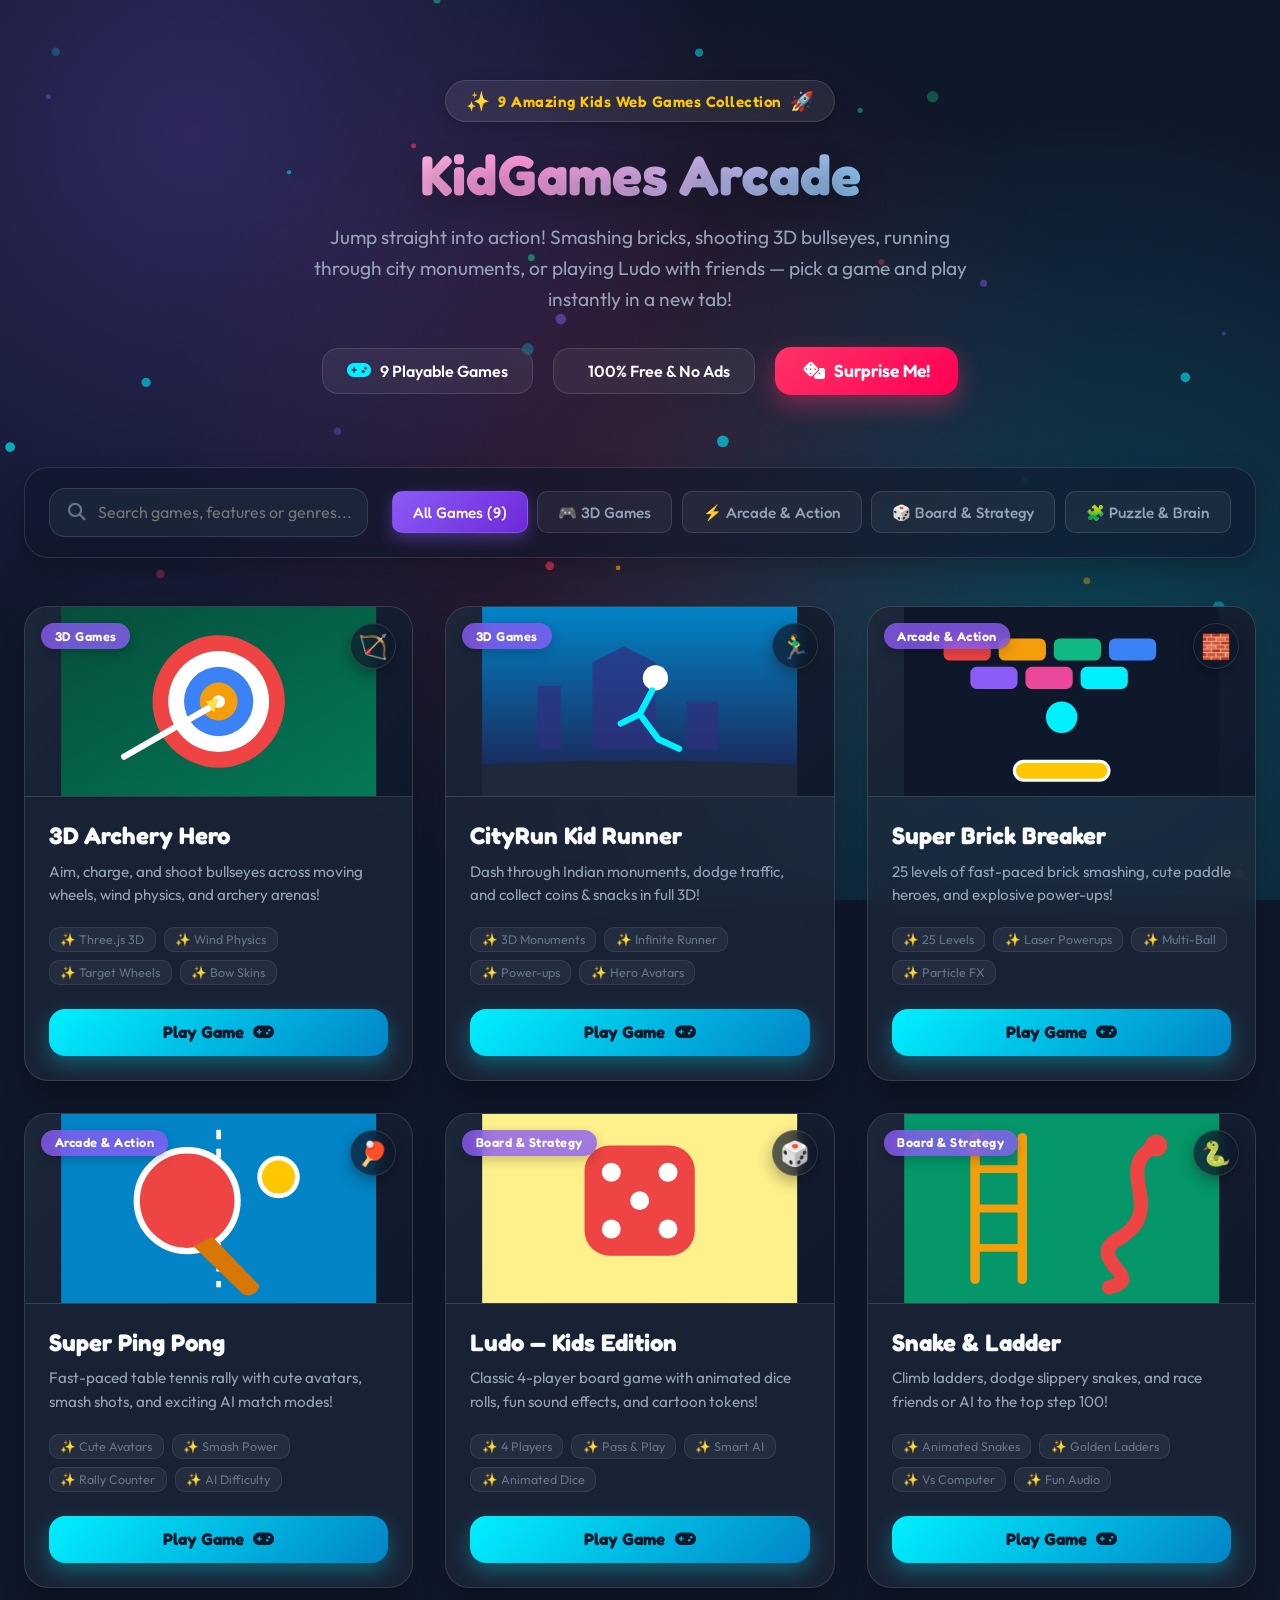
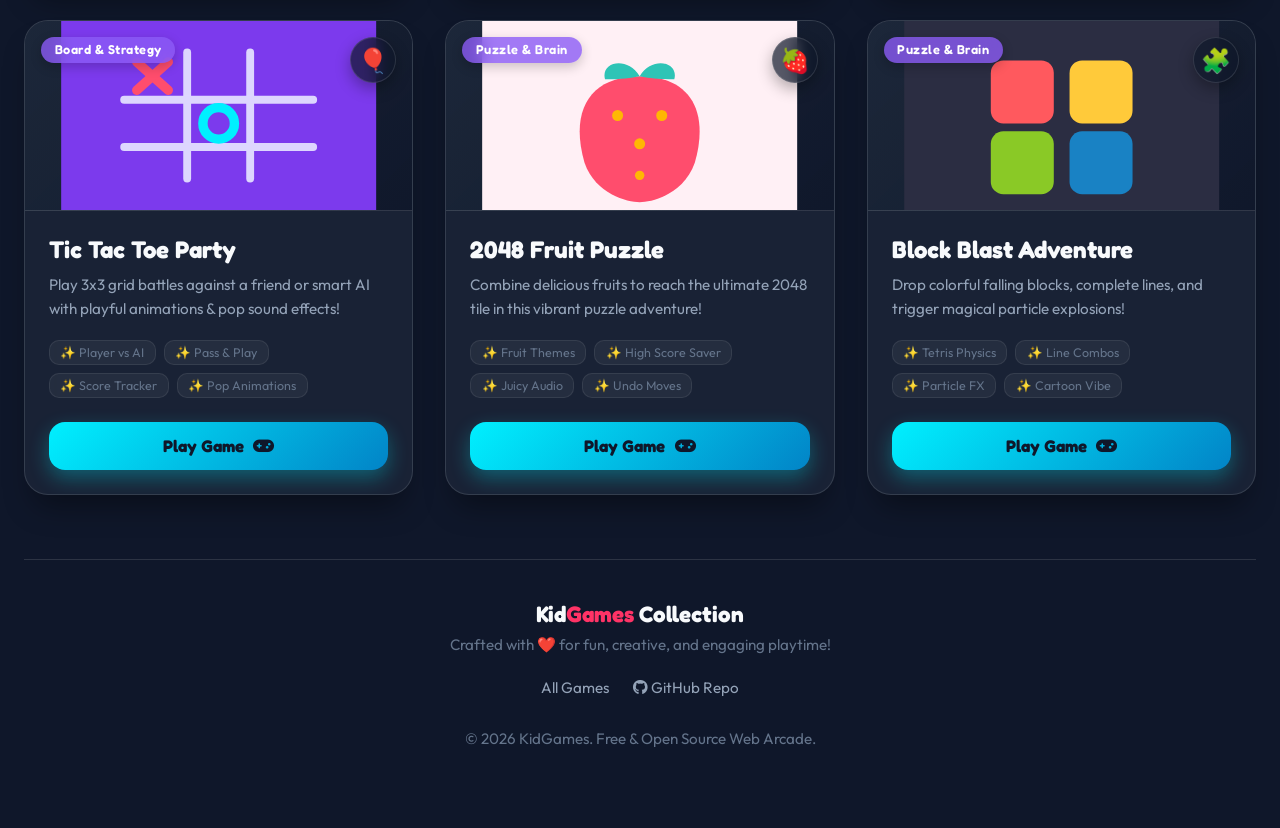
==== index.html @ 21fb50c3 "feat: implement foundational game architecture, particle systems, and audio engines for the KidGames" ====
<!DOCTYPE html>
<html lang="en">
<head>
  <meta charset="UTF-8" />
  <meta name="viewport" content="width=device-width, initial-scale=1.0, maximum-scale=1.0, user-scalable=no" />
  <title>KidGames — Fun Interactive Web Games Collection for Kids! 🎮</title>
  <meta name="description" content="Explore a exciting collection of fun, colorful, interactive web games for kids! Play 3D runners, archery, brick breaker, ludo, 2048 fruit puzzle, tetris blocks, ping pong & more." />
  <meta name="keywords" content="kid games, html5 games, browser games, 3d games, ludo, ping pong, archery, brick breaker, tictactoe, fruit puzzle" />
  <meta name="theme-color" content="#0f172a" />
  
  <!-- Favicon -->
  <link rel="icon" href="favicon.svg" type="image/svg+xml" />

  <!-- Google Fonts -->
  <link rel="preconnect" href="https://fonts.googleapis.com" />
  <link rel="preconnect" href="https://fonts.gstatic.com" crossorigin />
  <link href="https://fonts.googleapis.com/css2?family=Baloo+2:wght@600;700;800&family=Fredoka:wght@400;500;600;700&family=Outfit:wght@400;500;600;700;800&display=swap" rel="stylesheet" />

  <!-- FontAwesome Icons -->
  <link rel="stylesheet" href="https://cdnjs.cloudflare.com/ajax/libs/font-awesome/6.4.0/css/all.min.css" />

  <!-- Custom Stylesheet -->
  <link rel="stylesheet" href="css/styles.css" />
</head>
<body>

  <!-- Floating Background Particle Canvas Overlay -->
  <canvas id="bg-canvas" aria-hidden="true"></canvas>

  <!-- Main Container -->
  <div class="app-container">
    
    <!-- Hero Header -->
    <header class="hero-header">
      <div class="brand-badge">
        <span>✨</span> 9 Amazing Kids Web Games Collection <span>🚀</span>
      </div>
      <h1 class="hero-title">KidGames Arcade</h1>
      <p class="hero-subtitle">
        Jump straight into action! Smashing bricks, shooting 3D bullseyes, running through city monuments, or playing Ludo with friends — pick a game and play instantly in a new tab!
      </p>

      <div class="hero-actions">
        <div class="stat-chip">
          <i class="fa-solid fa-gamepad"></i>
          <span>9 Playable Games</span>
        </div>
        <div class="stat-chip">
          <i class="fa-solid fa-sparkles"></i>
          <span>100% Free & No Ads</span>
        </div>
        <button id="btn-surprise" class="btn-surprise" type="button" title="Launch a random game!">
          <i class="fa-solid fa-dice"></i> Surprise Me!
        </button>
      </div>
    </header>

    <!-- Toolbar: Search & Category Filter Section -->
    <section class="toolbar-section" aria-label="Game Filter Toolbar">
      <!-- Live Search Bar -->
      <div class="search-wrapper">
        <input 
          id="search-input" 
          class="search-input" 
          type="text" 
          placeholder="Search games, features or genres..." 
          aria-label="Search games"
        />
        <i class="fa-solid fa-magnifying-glass"></i>
      </div>

      <!-- Category Filter Pills -->
      <div class="filter-tabs" role="tablist" aria-label="Game Categories">
        <button class="tab-btn active" data-category="all" role="tab" aria-selected="true">All Games (9)</button>
        <button class="tab-btn" data-category="3d" role="tab" aria-selected="false">🎮 3D Games</button>
        <button class="tab-btn" data-category="arcade" role="tab" aria-selected="false">⚡ Arcade & Action</button>
        <button class="tab-btn" data-category="board" role="tab" aria-selected="false">🎲 Board & Strategy</button>
        <button class="tab-btn" data-category="puzzle" role="tab" aria-selected="false">🧩 Puzzle & Brain</button>
      </div>
    </section>

    <!-- Dynamic Games Listing Grid -->
    <main id="games-grid" class="games-grid" aria-live="polite">
      <!-- Game Cards will be rendered dynamically via JS -->
    </main>

    <!-- Footer -->
    <footer class="portal-footer">
      <div class="footer-brand">
        Kid<span>Games</span> Collection
      </div>
      <p class="footer-text">
        Crafted with ❤️ for fun, creative, and engaging playtime!
      </p>
      <nav class="footer-nav">
        <a href="#games-grid" class="footer-link">All Games</a>
        <a href="https://github.com/vickypatil2207/KidGames" target="_blank" rel="noopener noreferrer" class="footer-link">
          <i class="fa-brands fa-github"></i> GitHub Repo
        </a>
      </nav>
      <div class="footer-copy">
        &copy; 2026 KidGames. Free & Open Source Web Arcade.
      </div>
    </footer>

  </div>

  <!-- Application Logic JS -->
  <script src="js/app.js"></script>
</body>
</html>
---- css/styles.css ----
/* ==========================================================================
   KidGames Portal - Design System & Modern UI Styles
   ========================================================================== */

:root {
  /* Color Tokens */
  --bg-dark: #0f172a;
  --bg-card: rgba(30, 41, 59, 0.7);
  --bg-card-hover: rgba(51, 65, 85, 0.85);
  
  --primary-pink: #ff3366;
  --primary-purple: #8b5cf6;
  --primary-cyan: #00f0ff;
  --primary-yellow: #ffc700;
  --primary-green: #10b981;
  --primary-orange: #f97316;
  
  --text-main: #f8fafc;
  --text-muted: #94a3b8;
  --text-dim: #64748b;
  
  --border-glass: rgba(255, 255, 255, 0.12);
  --border-glow: rgba(0, 240, 255, 0.4);
  
  --shadow-card: 0 20px 30px -10px rgba(0, 0, 0, 0.4);
  --shadow-glow: 0 0 25px rgba(255, 51, 102, 0.3);
  
  /* Typography */
  --font-heading: 'Fredoka', 'Baloo 2', sans-serif;
  --font-body: 'Outfit', sans-serif;
  
  /* Radius & Transitions */
  --radius-lg: 24px;
  --radius-md: 16px;
  --radius-sm: 10px;
  --transition-smooth: cubic-bezier(0.34, 1.56, 0.64, 1);
}

/* Base Reset & Box Sizing */
*, *::before, *::after {
  box-sizing: border-box;
  margin: 0;
  padding: 0;
}

html {
  scroll-behavior: smooth;
  font-family: var(--font-body);
  background-color: var(--bg-dark);
  color: var(--text-main);
  overflow-x: hidden;
}

body {
  min-height: 100vh;
  position: relative;
  background: radial-gradient(circle at 15% 15%, rgba(139, 92, 246, 0.25), transparent 40%),
              radial-gradient(circle at 85% 75%, rgba(0, 240, 255, 0.2), transparent 45%),
              radial-gradient(circle at 50% 50%, rgba(255, 51, 102, 0.15), transparent 60%),
              #0f172a;
  background-attachment: fixed;
}

/* Animated Particle Canvas Background */
#bg-canvas {
  position: fixed;
  top: 0;
  left: 0;
  width: 100vw;
  height: 100vh;
  pointer-events: none;
  z-index: 0;
}

/* App Wrapper Container */
.app-container {
  position: relative;
  z-index: 1;
  max-width: 1320px;
  margin: 0 auto;
  padding: 2rem 1.5rem 4rem;
}

/* ==========================================================================
   Header & Hero Section
   ========================================================================== */

.hero-header {
  text-align: center;
  padding: 3rem 1rem 2.5rem;
  margin-bottom: 2rem;
}

.brand-badge {
  display: inline-flex;
  align-items: center;
  gap: 0.5rem;
  padding: 0.5rem 1.25rem;
  background: rgba(255, 255, 255, 0.08);
  border: 1px solid var(--border-glass);
  border-radius: 50px;
  backdrop-filter: blur(10px);
  color: var(--primary-yellow);
  font-family: var(--font-heading);
  font-size: 0.95rem;
  font-weight: 600;
  letter-spacing: 0.5px;
  margin-bottom: 1.25rem;
  box-shadow: 0 4px 15px rgba(0, 0, 0, 0.2);
  animation: floatBadge 3s ease-in-out infinite alternate;
  cursor: default;
  user-select: none;
  -webkit-user-select: none;
}

@keyframes floatBadge {
  0% { transform: translateY(0); }
  100% { transform: translateY(-6px); }
}

.brand-badge span {
  font-size: 1.2rem;
}

.hero-title {
  font-family: var(--font-heading);
  font-size: 3.5rem;
  font-weight: 700;
  line-height: 1.15;
  margin-bottom: 1rem;
  background: linear-gradient(135deg, #ffffff 0%, #ff99dd 40%, #00f0ff 100%);
  -webkit-background-clip: text;
  -webkit-text-fill-color: transparent;
  text-shadow: 0 10px 30px rgba(0, 0, 0, 0.3);
}

.hero-subtitle {
  font-size: 1.2rem;
  color: var(--text-muted);
  max-width: 680px;
  margin: 0 auto 2rem;
  line-height: 1.6;
}

/* Action Controls Bar (Stats, Surprise Me) */
.hero-actions {
  display: flex;
  flex-wrap: wrap;
  align-items: center;
  justify-content: center;
  gap: 1.25rem;
}

.stat-chip {
  display: inline-flex;
  align-items: center;
  gap: 0.6rem;
  padding: 0.75rem 1.5rem;
  background: rgba(255, 255, 255, 0.06);
  border: 1px solid var(--border-glass);
  border-radius: var(--radius-md);
  backdrop-filter: blur(12px);
  color: var(--text-main);
  font-weight: 600;
  cursor: default;
  user-select: none;
  -webkit-user-select: none;
}

.stat-chip i {
  color: var(--primary-cyan);
  font-size: 1.2rem;
}

.btn-surprise {
  display: inline-flex;
  align-items: center;
  gap: 0.6rem;
  padding: 0.85rem 1.75rem;
  background: linear-gradient(135deg, var(--primary-pink), #ff0055);
  border: none;
  border-radius: var(--radius-md);
  color: #ffffff;
  font-family: var(--font-heading);
  font-size: 1.1rem;
  font-weight: 600;
  cursor: pointer;
  user-select: none;
  -webkit-user-select: none;
  box-shadow: 0 10px 25px rgba(255, 51, 102, 0.4);
  transition: all 0.3s var(--transition-smooth);
}

.btn-surprise:hover {
  transform: translateY(-4px) scale(1.03);
  box-shadow: 0 15px 35px rgba(255, 51, 102, 0.6);
  background: linear-gradient(135deg, #ff4d7d, #ff0066);
}

.btn-surprise:active {
  transform: translateY(-1px) scale(0.98);
}

/* ==========================================================================
   Filter & Search Toolbar
   ========================================================================== */

.toolbar-section {
  display: flex;
  flex-direction: column;
  gap: 1.5rem;
  margin-bottom: 3rem;
  background: rgba(15, 23, 42, 0.6);
  border: 1px solid var(--border-glass);
  padding: 1.25rem 1.5rem;
  border-radius: var(--radius-lg);
  backdrop-filter: blur(16px);
  box-shadow: 0 10px 25px rgba(0, 0, 0, 0.25);
}

@media (min-width: 868px) {
  .toolbar-section {
    flex-direction: row;
    align-items: center;
    justify-content: space-between;
  }
}

/* Search Box Input */
.search-wrapper {
  position: relative;
  flex: 1;
  max-width: 420px;
}

.search-wrapper i {
  position: absolute;
  left: 1.2rem;
  top: 50%;
  transform: translateY(-50%);
  color: var(--text-dim);
  font-size: 1.1rem;
  transition: color 0.3s ease;
  pointer-events: none;
  user-select: none;
  -webkit-user-select: none;
}

.search-input {
  width: 100%;
  padding: 0.85rem 1rem 0.85rem 3rem;
  background: rgba(30, 41, 59, 0.8);
  border: 1px solid var(--border-glass);
  border-radius: var(--radius-md);
  color: var(--text-main);
  font-family: var(--font-body);
  font-size: 1rem;
  outline: none;
  transition: all 0.3s ease;
}

.search-input:focus {
  border-color: var(--primary-cyan);
  box-shadow: 0 0 15px rgba(0, 240, 255, 0.3);
  background: rgba(30, 41, 59, 0.95);
}

.search-input:focus + i {
  color: var(--primary-cyan);
}

/* Category Filter Tabs */
.filter-tabs {
  display: flex;
  flex-wrap: wrap;
  gap: 0.6rem;
}

.tab-btn {
  padding: 0.65rem 1.25rem;
  background: rgba(255, 255, 255, 0.05);
  border: 1px solid var(--border-glass);
  border-radius: var(--radius-sm);
  color: var(--text-muted);
  font-family: var(--font-heading);
  font-size: 0.95rem;
  font-weight: 500;
  cursor: pointer;
  user-select: none;
  -webkit-user-select: none;
  transition: all 0.3s ease;
}

.tab-btn:hover {
  background: rgba(255, 255, 255, 0.12);
  color: var(--text-main);
  transform: translateY(-2px);
}

.tab-btn.active {
  background: linear-gradient(135deg, var(--primary-purple), #6d28d9);
  border-color: rgba(139, 92, 246, 0.6);
  color: #ffffff;
  box-shadow: 0 6px 16px rgba(139, 92, 246, 0.4);
}

/* ==========================================================================
   Games Grid & Cards
   ========================================================================== */

.games-grid {
  display: grid;
  grid-template-columns: repeat(auto-fill, minmax(340px, 1fr));
  gap: 2rem;
  margin-bottom: 4rem;
}

.game-card {
  position: relative;
  background: var(--bg-card);
  border: 1px solid var(--border-glass);
  border-radius: var(--radius-lg);
  overflow: hidden;
  display: flex;
  flex-direction: column;
  text-decoration: none;
  color: inherit;
  backdrop-filter: blur(16px);
  box-shadow: var(--shadow-card);
  transition: all 0.4s var(--transition-smooth);
  user-select: none;
  -webkit-user-select: none;
}

.game-card:hover {
  transform: translateY(-10px) scale(1.02);
  background: var(--bg-card-hover);
  border-color: var(--border-glow);
  box-shadow: 0 25px 40px -10px rgba(0, 240, 255, 0.25), var(--shadow-card);
}

/* Card Header Banner / Visual Preview */
.card-preview {
  position: relative;
  height: 190px;
  background: linear-gradient(135deg, rgba(30, 41, 59, 0.8), rgba(15, 23, 42, 0.9));
  display: flex;
  align-items: center;
  justify-content: center;
  overflow: hidden;
  border-bottom: 1px solid var(--border-glass);
}

.card-preview-art {
  width: 100%;
  height: 100%;
  display: flex;
  align-items: center;
  justify-content: center;
  transition: transform 0.5s ease;
}

.game-card:hover .card-preview-art {
  transform: scale(1.1);
}

.card-emoji-badge {
  position: absolute;
  top: 1rem;
  right: 1rem;
  width: 46px;
  height: 46px;
  background: rgba(15, 23, 42, 0.7);
  border: 1px solid var(--border-glass);
  border-radius: 50%;
  display: flex;
  align-items: center;
  justify-content: center;
  font-size: 1.5rem;
  backdrop-filter: blur(8px);
  box-shadow: 0 6px 15px rgba(0, 0, 0, 0.3);
  cursor: default;
  user-select: none;
  -webkit-user-select: none;
}

.card-tag {
  position: absolute;
  top: 1rem;
  left: 1rem;
  padding: 0.35rem 0.85rem;
  background: rgba(139, 92, 246, 0.8);
  border-radius: 50px;
  font-family: var(--font-heading);
  font-size: 0.8rem;
  font-weight: 600;
  color: #ffffff;
  letter-spacing: 0.5px;
  backdrop-filter: blur(8px);
  box-shadow: 0 4px 12px rgba(0, 0, 0, 0.2);
  cursor: default;
  user-select: none;
  -webkit-user-select: none;
}

/* Card Body Content */
.card-body {
  padding: 1.5rem;
  display: flex;
  flex-direction: column;
  flex: 1;
}

.card-title {
  font-family: var(--font-heading);
  font-size: 1.5rem;
  font-weight: 700;
  margin-bottom: 0.6rem;
  color: var(--text-main);
  display: flex;
  align-items: center;
  justify-content: space-between;
  gap: 0.5rem;
}

.card-title i {
  font-size: 0.9rem;
  color: var(--text-dim);
  opacity: 0;
  transform: translateX(-5px);
  transition: all 0.3s ease;
}

.game-card:hover .card-title i {
  opacity: 1;
  transform: translateX(0);
  color: var(--primary-cyan);
}

.card-desc {
  font-size: 0.95rem;
  color: var(--text-muted);
  line-height: 1.55;
  margin-bottom: 1.25rem;
  flex: 1;
}

/* Feature Badges List */
.card-features {
  display: flex;
  flex-wrap: wrap;
  gap: 0.5rem;
  margin-bottom: 1.5rem;
}

.feature-pill {
  padding: 0.25rem 0.65rem;
  background: rgba(255, 255, 255, 0.05);
  border: 1px solid rgba(255, 255, 255, 0.08);
  border-radius: var(--radius-sm);
  font-size: 0.78rem;
  color: var(--text-dim);
  cursor: default;
  user-select: none;
  -webkit-user-select: none;
}

/* Card Play Button */
.card-btn {
  display: flex;
  align-items: center;
  justify-content: center;
  gap: 0.6rem;
  width: 100%;
  padding: 0.85rem;
  background: linear-gradient(135deg, var(--primary-cyan), #0284c7);
  border: none;
  border-radius: var(--radius-md);
  color: #0f172a;
  font-family: var(--font-heading);
  font-size: 1.05rem;
  font-weight: 700;
  cursor: pointer;
  user-select: none;
  -webkit-user-select: none;
  transition: all 0.3s ease;
  box-shadow: 0 8px 20px rgba(0, 240, 255, 0.3);
}

.game-card:hover .card-btn {
  background: linear-gradient(135deg, #00f0ff, var(--primary-yellow));
  box-shadow: 0 10px 25px rgba(0, 240, 255, 0.5);
  color: #000000;
}

.card-btn i {
  transition: transform 0.3s ease;
}

.game-card:hover .card-btn i {
  transform: translateX(4px);
}

/* Empty Search State */
.no-results {
  grid-column: 1 / -1;
  text-align: center;
  padding: 4rem 2rem;
  background: rgba(30, 41, 59, 0.4);
  border: 1px border-glass;
  border-radius: var(--radius-lg);
  backdrop-filter: blur(10px);
}

.no-results-icon {
  font-size: 3.5rem;
  margin-bottom: 1rem;
  display: block;
}

.no-results h3 {
  font-family: var(--font-heading);
  font-size: 1.6rem;
  margin-bottom: 0.5rem;
}

.no-results p {
  color: var(--text-muted);
}

/* ==========================================================================
   Footer
   ========================================================================== */

.portal-footer {
  border-top: 1px solid var(--border-glass);
  padding: 2.5rem 1rem 1rem;
  text-align: center;
  color: var(--text-dim);
  font-size: 0.95rem;
}

.footer-brand {
  font-family: var(--font-heading);
  font-size: 1.4rem;
  font-weight: 700;
  color: var(--text-main);
  margin-bottom: 0.5rem;
}

.footer-brand span {
  color: var(--primary-pink);
}

.footer-text {
  margin-bottom: 1.5rem;
}

.footer-nav {
  display: flex;
  justify-content: center;
  gap: 1.5rem;
  margin-bottom: 2rem;
}

.footer-link {
  color: var(--text-muted);
  text-decoration: none;
  transition: color 0.3s ease;
}

.footer-link:hover {
  color: var(--primary-cyan);
}

/* Responsive Media Queries */
@media (max-width: 640px) {
  .hero-title {
    font-size: 2.4rem;
  }
  
  .hero-subtitle {
    font-size: 1rem;
  }
  
  .games-grid {
    grid-template-columns: 1fr;
  }
}
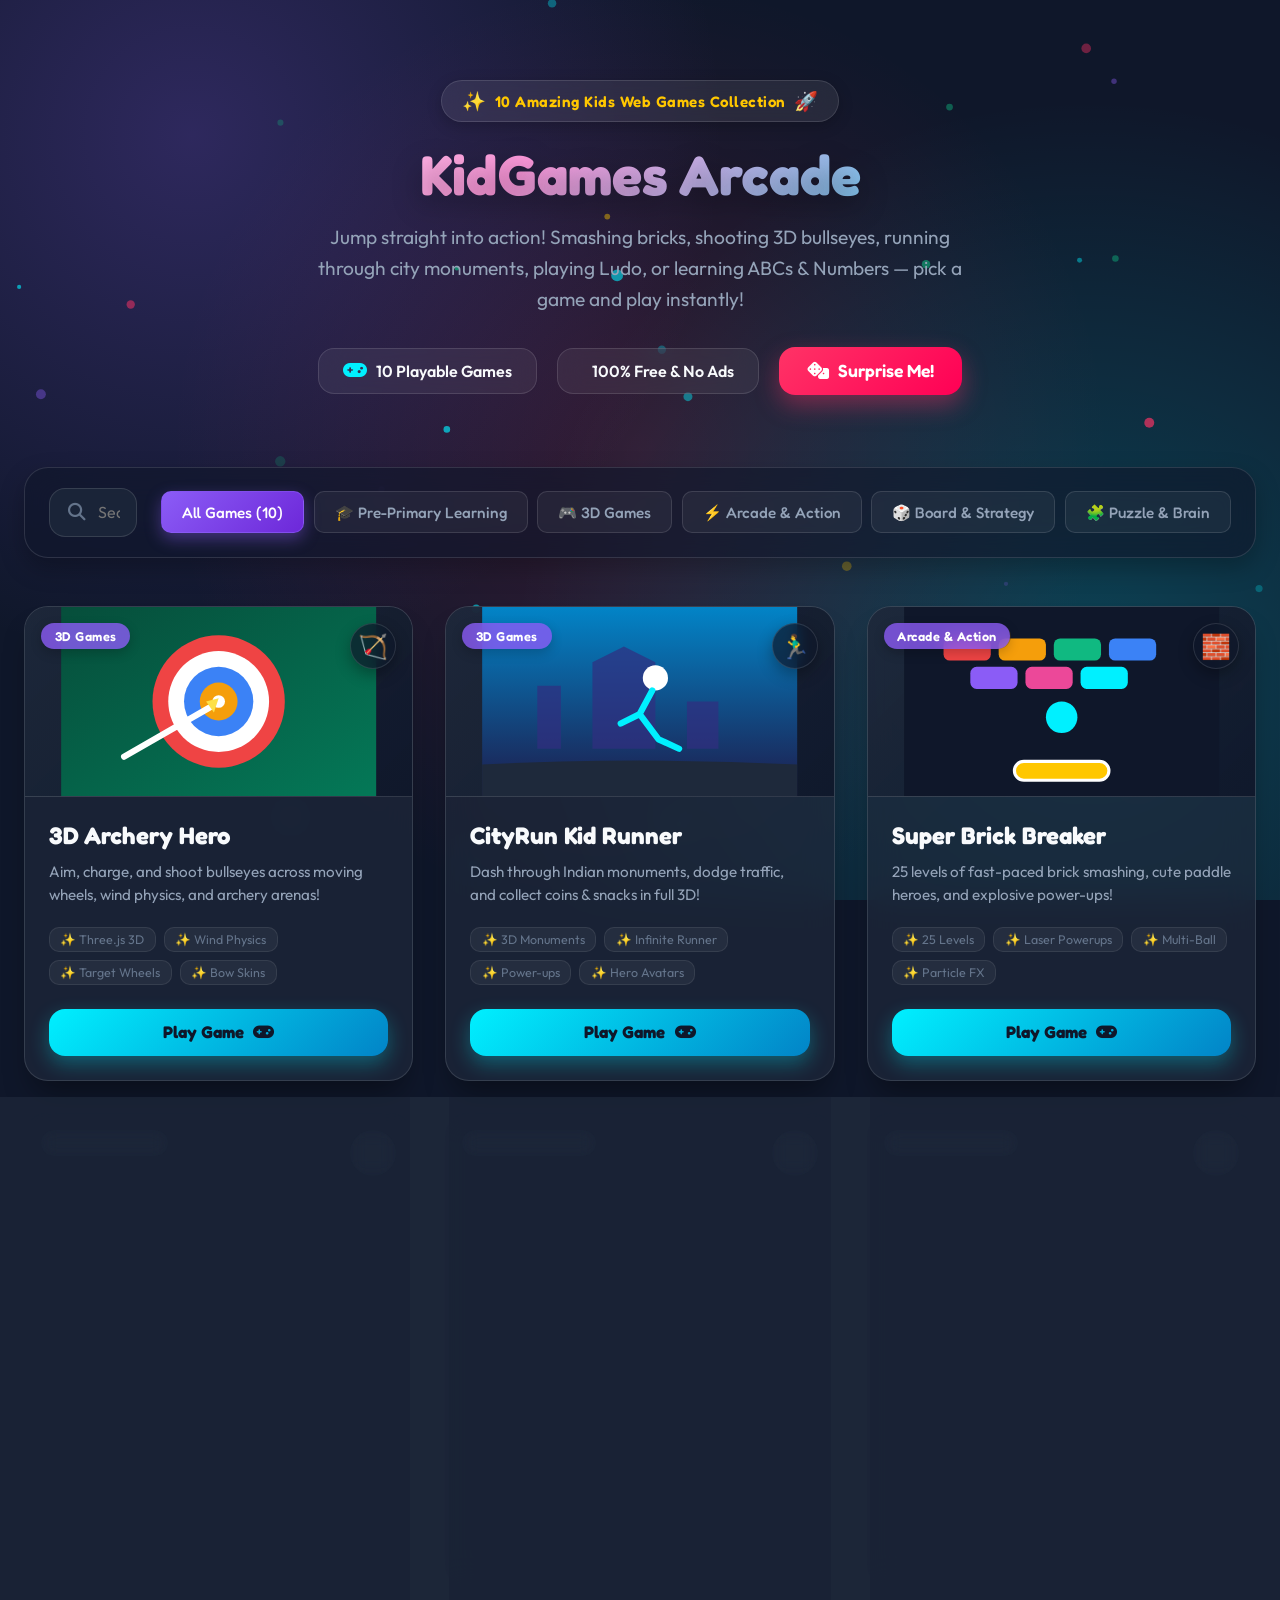
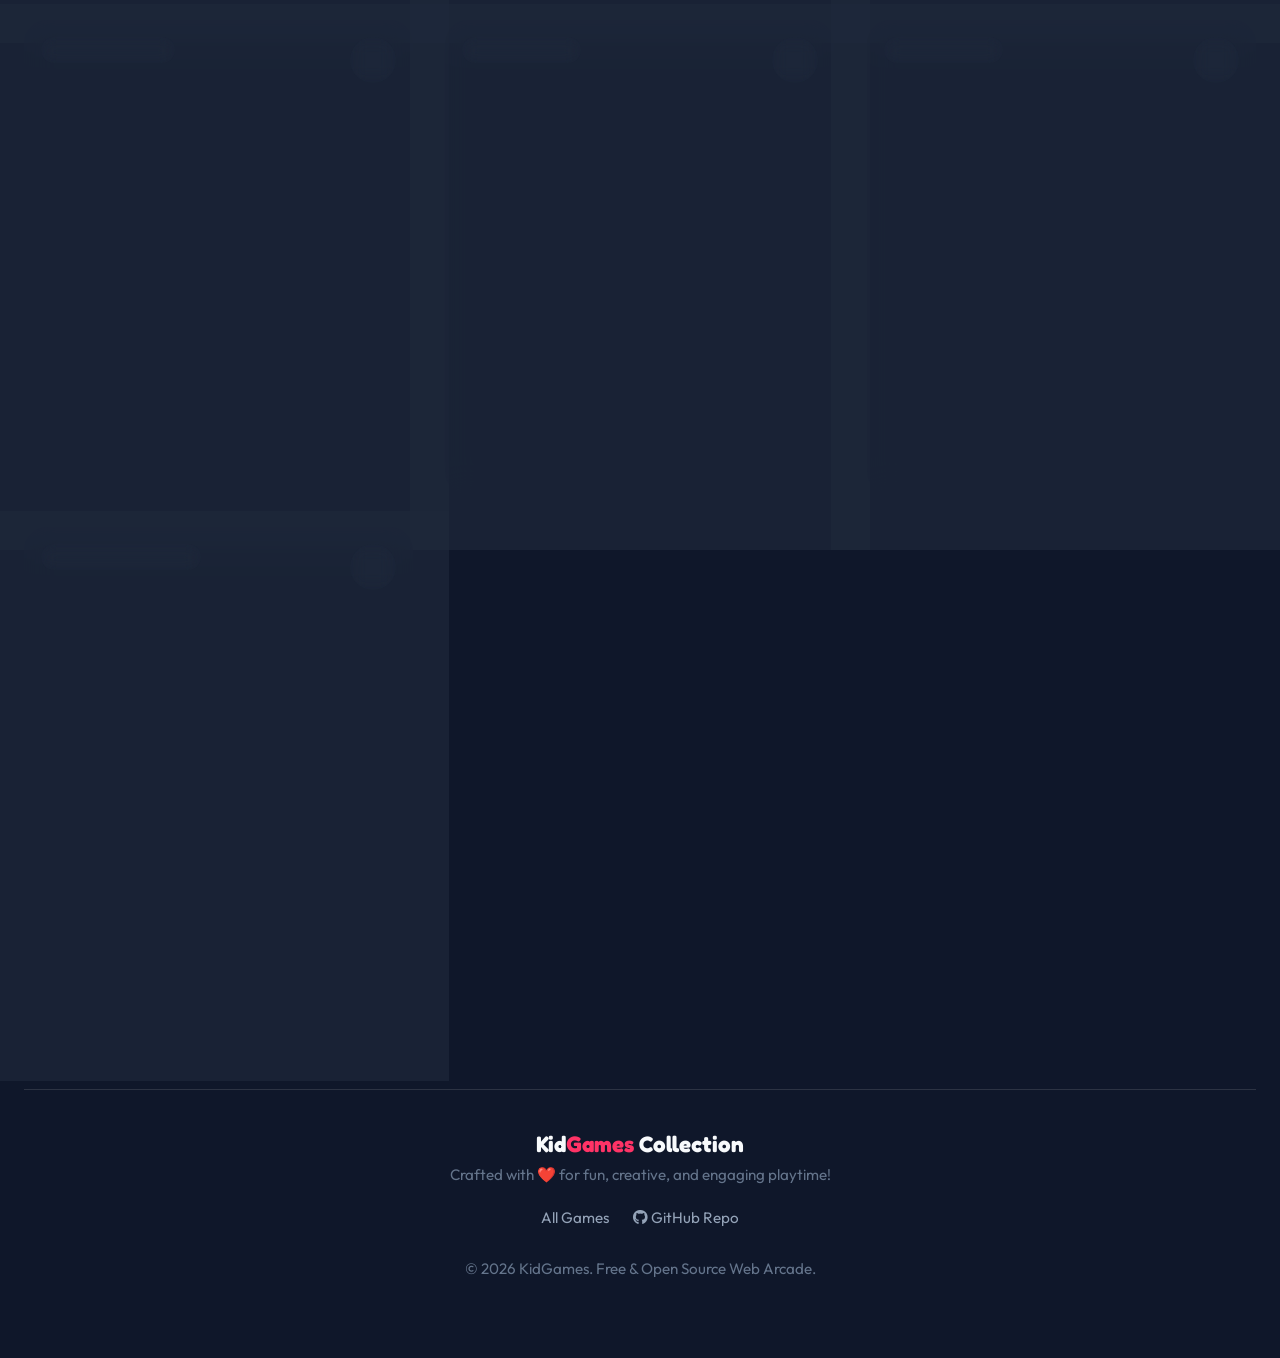
==== commit bd3b6aec: "feat: add StudyWithFun educational mini-game and update arcade hub" ====
--- a/index.html
+++ b/index.html
@@ -33,17 +33,17 @@
     <!-- Hero Header -->
     <header class="hero-header">
       <div class="brand-badge">
-        <span>✨</span> 9 Amazing Kids Web Games Collection <span>🚀</span>
+        <span>✨</span> 10 Amazing Kids Web Games Collection <span>🚀</span>
       </div>
       <h1 class="hero-title">KidGames Arcade</h1>
       <p class="hero-subtitle">
-        Jump straight into action! Smashing bricks, shooting 3D bullseyes, running through city monuments, or playing Ludo with friends — pick a game and play instantly in a new tab!
+        Jump straight into action! Smashing bricks, shooting 3D bullseyes, running through city monuments, playing Ludo, or learning ABCs & Numbers — pick a game and play instantly!
       </p>
 
       <div class="hero-actions">
         <div class="stat-chip">
           <i class="fa-solid fa-gamepad"></i>
-          <span>9 Playable Games</span>
+          <span>10 Playable Games</span>
         </div>
         <div class="stat-chip">
           <i class="fa-solid fa-sparkles"></i>
@@ -71,7 +71,8 @@
 
       <!-- Category Filter Pills -->
       <div class="filter-tabs" role="tablist" aria-label="Game Categories">
-        <button class="tab-btn active" data-category="all" role="tab" aria-selected="true">All Games (9)</button>
+        <button class="tab-btn active" data-category="all" role="tab" aria-selected="true">All Games (10)</button>
+        <button class="tab-btn" data-category="learning" role="tab" aria-selected="false">🎓 Pre-Primary Learning</button>
         <button class="tab-btn" data-category="3d" role="tab" aria-selected="false">🎮 3D Games</button>
         <button class="tab-btn" data-category="arcade" role="tab" aria-selected="false">⚡ Arcade & Action</button>
         <button class="tab-btn" data-category="board" role="tab" aria-selected="false">🎲 Board & Strategy</button>
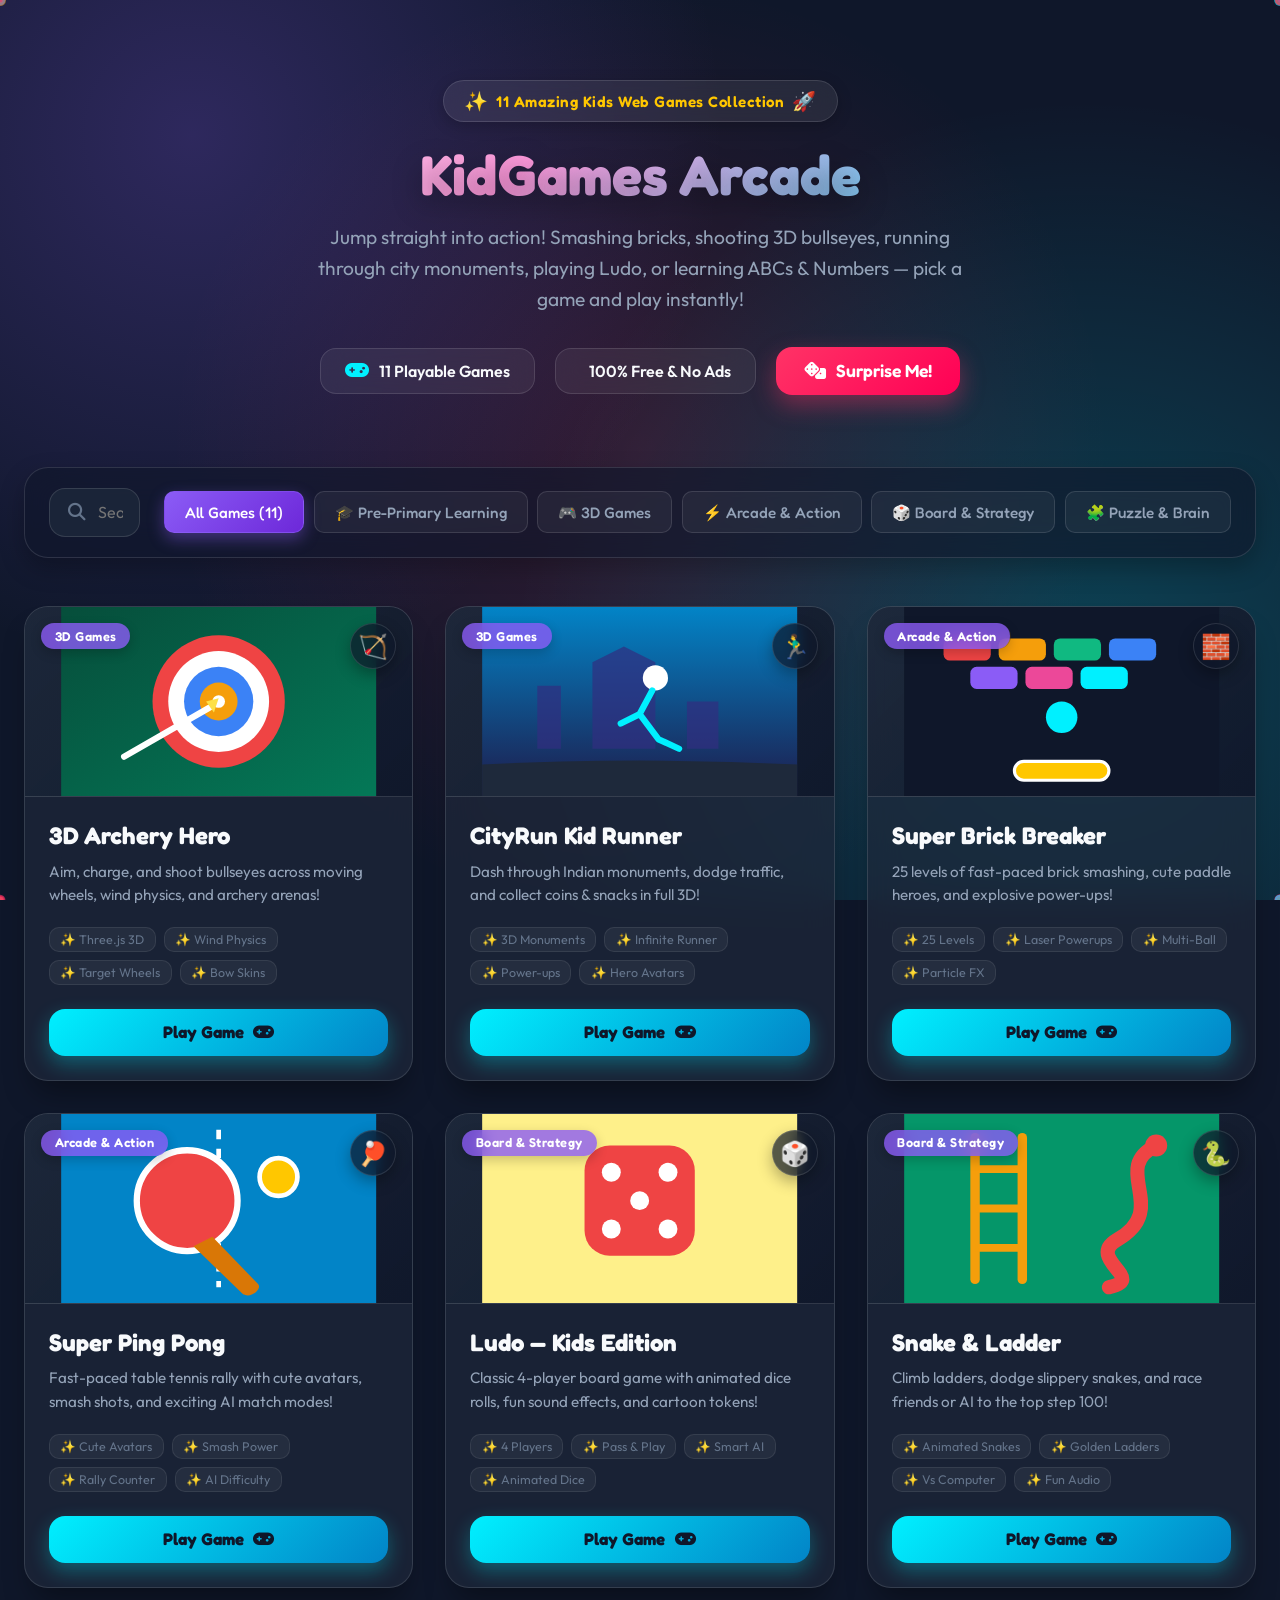
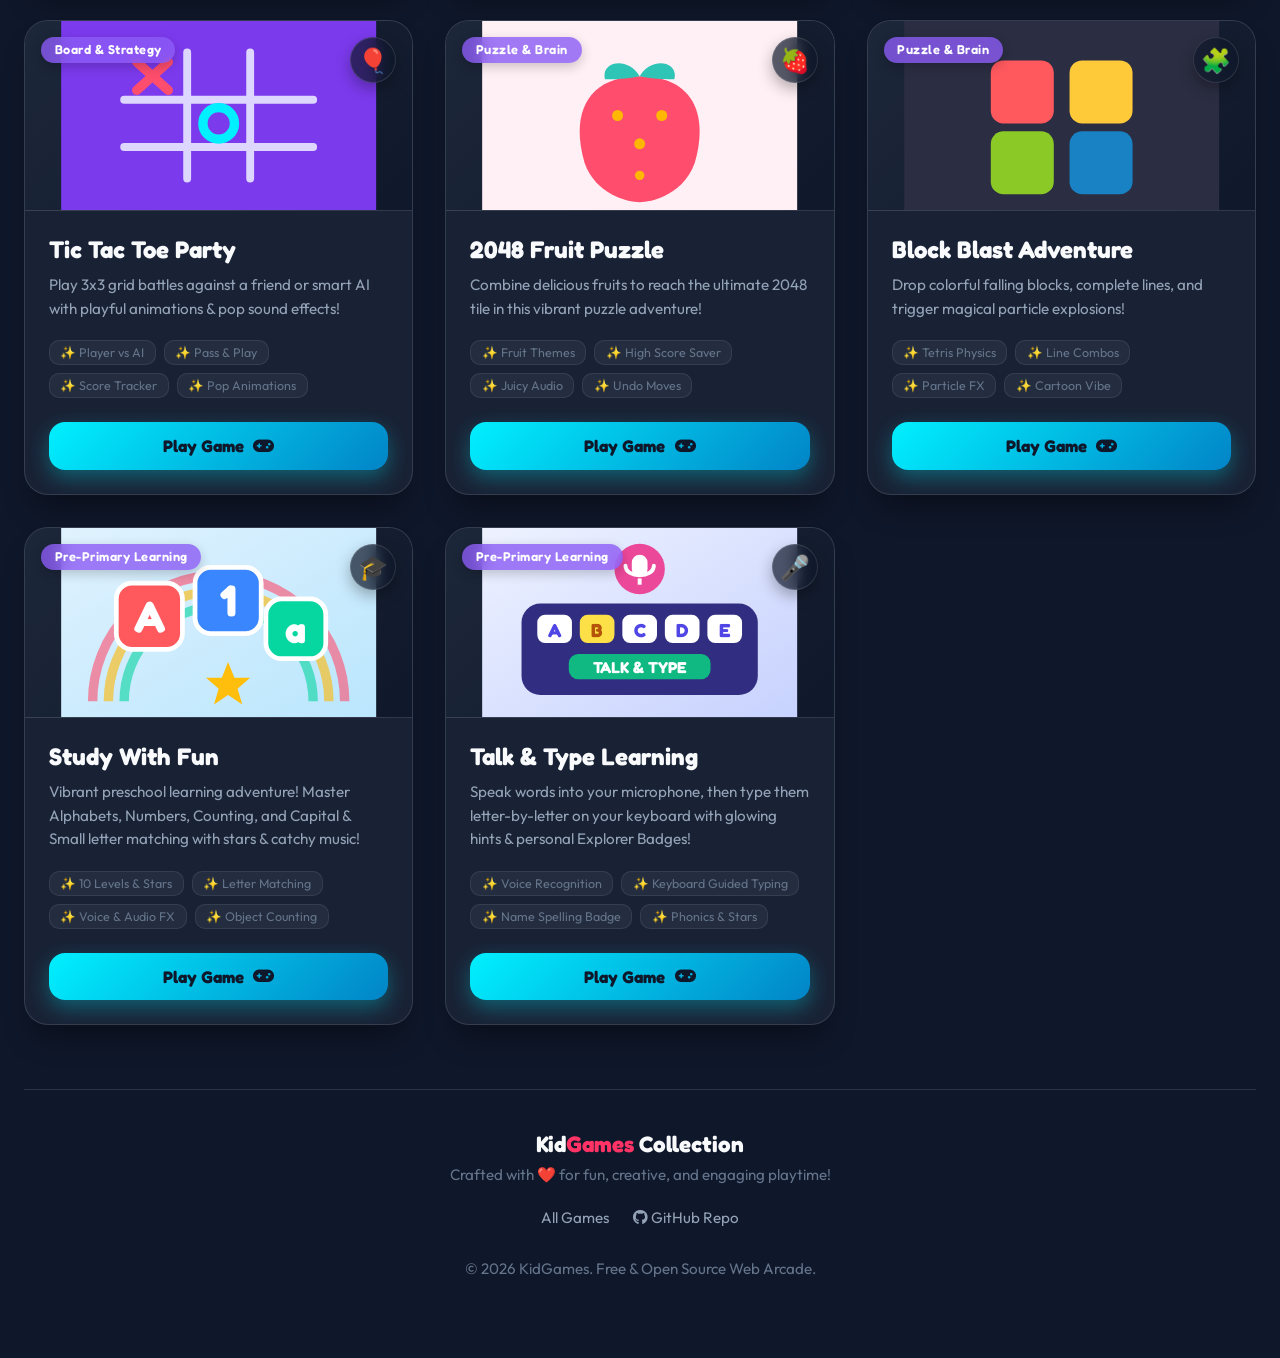
==== commit a4ae575e: "feat: add TalkAndType educational typing game with audio, speech, and keyboard modules" ====
--- a/index.html
+++ b/index.html
@@ -33,7 +33,7 @@
     <!-- Hero Header -->
     <header class="hero-header">
       <div class="brand-badge">
-        <span>✨</span> 10 Amazing Kids Web Games Collection <span>🚀</span>
+        <span>✨</span> 11 Amazing Kids Web Games Collection <span>🚀</span>
       </div>
       <h1 class="hero-title">KidGames Arcade</h1>
       <p class="hero-subtitle">
@@ -43,7 +43,7 @@
       <div class="hero-actions">
         <div class="stat-chip">
           <i class="fa-solid fa-gamepad"></i>
-          <span>10 Playable Games</span>
+          <span>11 Playable Games</span>
         </div>
         <div class="stat-chip">
           <i class="fa-solid fa-sparkles"></i>
@@ -71,7 +71,7 @@
 
       <!-- Category Filter Pills -->
       <div class="filter-tabs" role="tablist" aria-label="Game Categories">
-        <button class="tab-btn active" data-category="all" role="tab" aria-selected="true">All Games (10)</button>
+        <button class="tab-btn active" data-category="all" role="tab" aria-selected="true">All Games (11)</button>
         <button class="tab-btn" data-category="learning" role="tab" aria-selected="false">🎓 Pre-Primary Learning</button>
         <button class="tab-btn" data-category="3d" role="tab" aria-selected="false">🎮 3D Games</button>
         <button class="tab-btn" data-category="arcade" role="tab" aria-selected="false">⚡ Arcade & Action</button>
